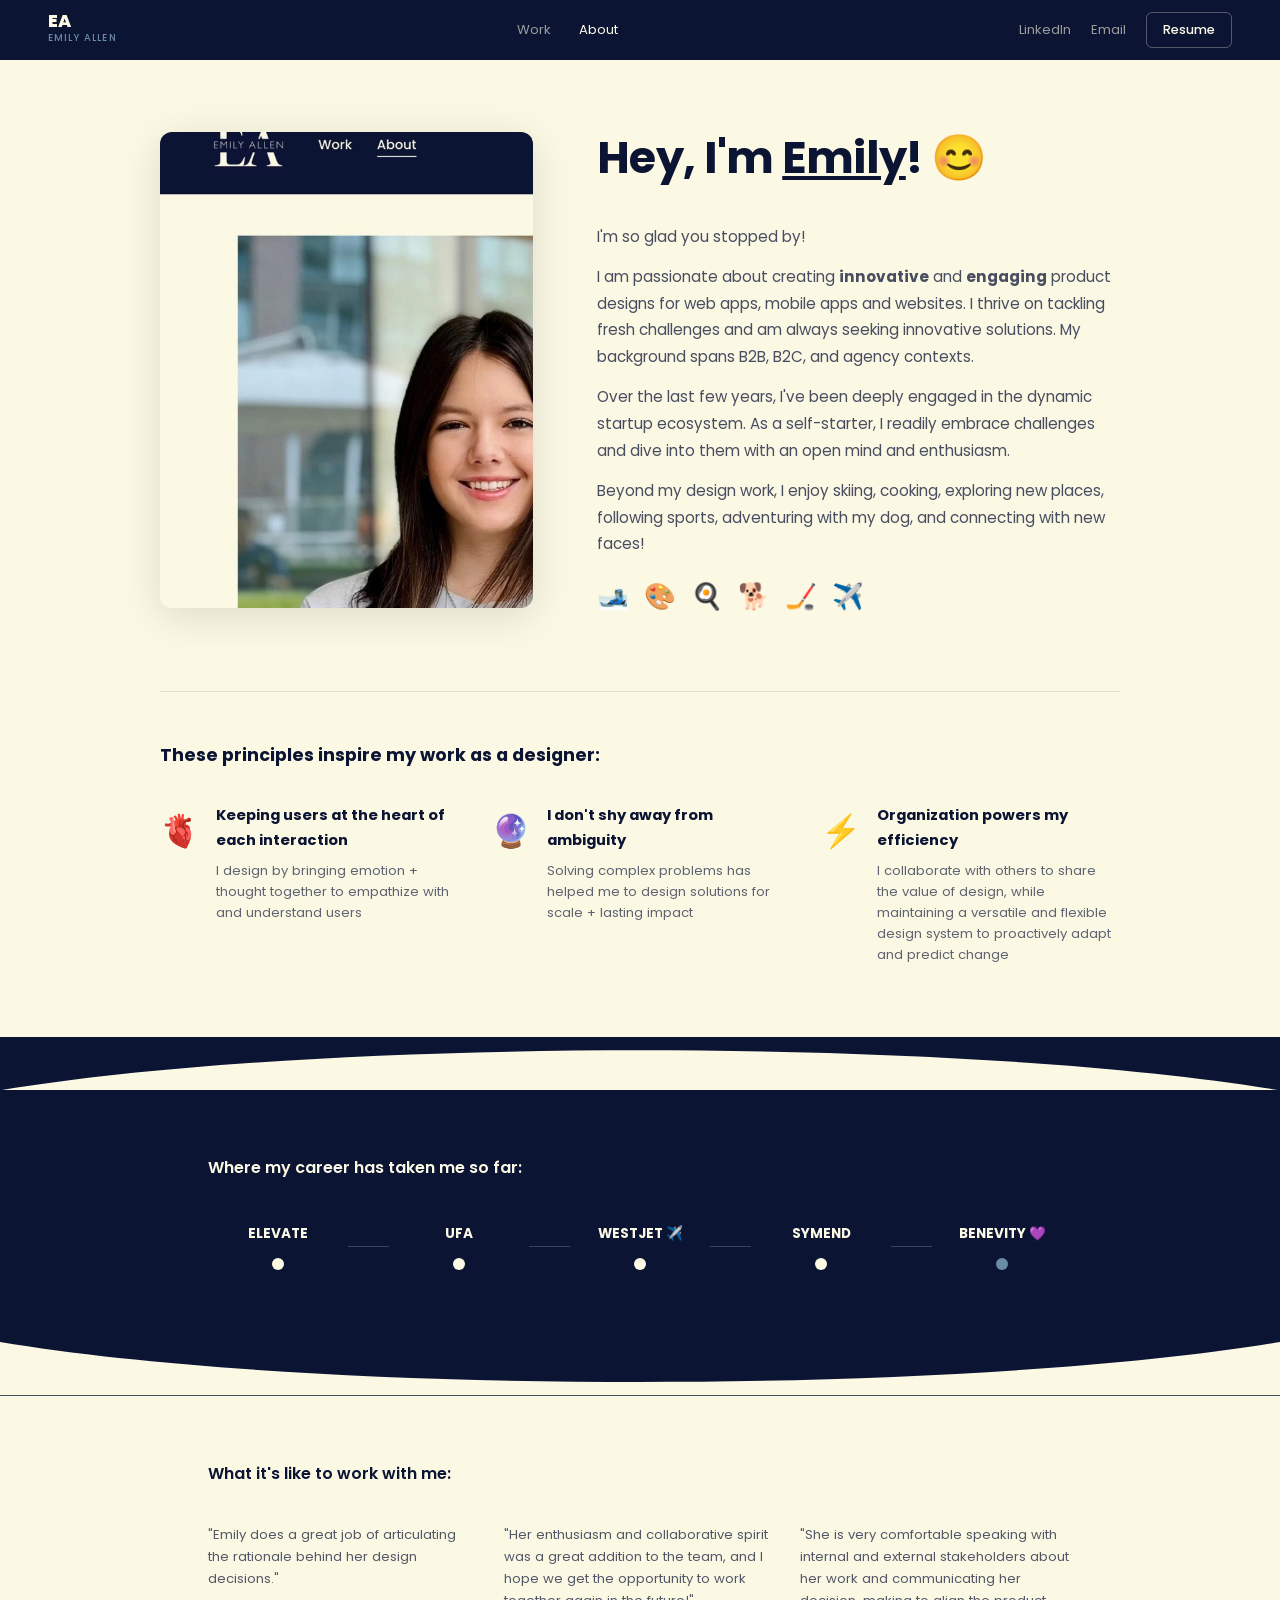
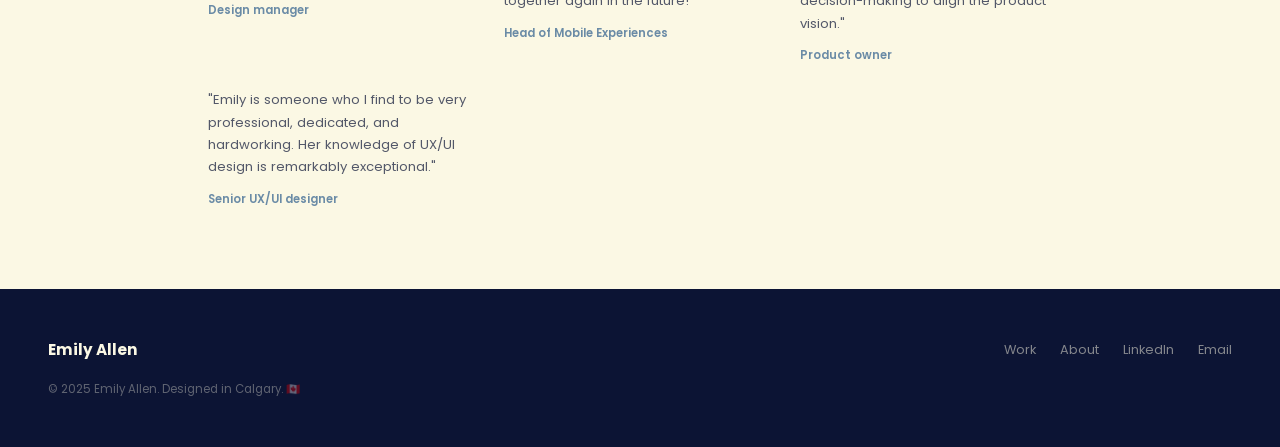
==== about.html @ 48f49025 "Add files via upload" ====
<!DOCTYPE html>
<html lang="en">
<head>
<meta charset="UTF-8">
<meta name="viewport" content="width=device-width, initial-scale=1.0">
<title>About — Emily Allen</title>
<link href="https://fonts.googleapis.com/css2?family=Poppins:wght@300;400;500;600;700;800&display=swap" rel="stylesheet">
<link rel="stylesheet" href="style.css">
</head>
<body>

<nav>
  <a href="index.html" class="nav-logo">
    <div>
      <div class="nav-logo-mark">EA</div>
      <div class="nav-logo-sub">Emily Allen</div>
    </div>
  </a>
  <div class="nav-center">
    <a href="index.html">Work</a>
    <a href="about.html" class="active">About</a>
  </div>
  <div class="nav-right">
    <a href="https://www.linkedin.com/in/emilypallen/" target="_blank">LinkedIn</a>
    <a href="mailto:emily@emilyallen.work">Email</a>
    <a href="#" class="nav-resume">Resume</a>
  </div>
</nav>

<!-- ABOUT HERO -->
<section class="about-hero section-cream">
  <div class="about-grid">
    <div class="about-photo">
      <img src="[data-uri]" alt="Emily Allen"/>
    </div>
    <div class="about-text">
      <h1>Hey, I'm <span style="text-decoration:underline;text-decoration-style:solid;">Emily</span>! 😊</h1>
      <div class="spacer-sm"></div>
      <p>I'm so glad you stopped by!</p>
      <p>I am passionate about creating <strong>innovative</strong> and <strong>engaging</strong> product designs for web apps, mobile apps and websites. I thrive on tackling fresh challenges and am always seeking innovative solutions. My background spans B2B, B2C, and agency contexts.</p>
      <p>Over the last few years, I've been deeply engaged in the dynamic startup ecosystem. As a self-starter, I readily embrace challenges and dive into them with an open mind and enthusiasm.</p>
      <p>Beyond my design work, I enjoy skiing, cooking, exploring new places, following sports, adventuring with my dog, and connecting with new faces!</p>
      <div style="font-size:1.6rem;margin-top:16px;letter-spacing:4px;">🎿 🎨 🍳 🐕 🏒 ✈️</div>
    </div>
  </div>
</section>

<!-- PRINCIPLES -->
<div class="principles">
  <div class="principles-inner">
    <div style="height:1px;background:rgba(12,20,52,0.1);margin-bottom:48px;"></div>
    <h3>These principles inspire my work as a designer:</h3>
    <div class="principles-grid">
      <div class="principle">
        <div class="principle-icon">🫀</div>
        <div>
          <h4>Keeping users at the heart of each interaction</h4>
          <p>I design by bringing emotion + thought together to empathize with and understand users</p>
        </div>
      </div>
      <div class="principle">
        <div class="principle-icon">🔮</div>
        <div>
          <h4>I don't shy away from ambiguity</h4>
          <p>Solving complex problems has helped me to design solutions for scale + lasting impact</p>
        </div>
      </div>
      <div class="principle">
        <div class="principle-icon">⚡</div>
        <div>
          <h4>Organization powers my efficiency</h4>
          <p>I collaborate with others to share the value of design, while maintaining a versatile and flexible design system to proactively adapt and predict change</p>
        </div>
      </div>
    </div>
  </div>
</div>

<!-- NAVY SECTION -->
<div style="background:var(--cream);line-height:0;">
  <svg viewBox="0 0 1440 60" xmlns="http://www.w3.org/2000/svg" preserveAspectRatio="none" style="width:100%;display:block;">
    <path d="M0,60 C360,0 1080,0 1440,60 L1440,0 L0,0 Z" fill="#0C1434"/>
  </svg>
</div>

<!-- CAREER -->
<section class="section-navy" style="padding:64px 0;">
  <div class="career-inner" style="max-width:960px;margin:0 auto;padding:0 48px;">
    <h3 style="color:var(--cream);margin-bottom:40px;">Where my career has taken me so far:</h3>
    <div style="display:flex;align-items:center;gap:0;overflow-x:auto;padding-bottom:8px;">
      <div style="display:flex;flex-direction:column;align-items:center;min-width:140px;">
        <div style="font-size:0.85rem;font-weight:700;color:var(--cream);letter-spacing:-0.01em;text-align:center;margin-bottom:12px;">ELEVATE</div>
        <div style="width:12px;height:12px;border-radius:50%;background:var(--cream);flex-shrink:0;"></div>
      </div>
      <div style="flex:1;height:1px;background:rgba(251,248,228,0.2);min-width:40px;"></div>
      <div style="display:flex;flex-direction:column;align-items:center;min-width:140px;">
        <div style="font-size:0.85rem;font-weight:700;color:var(--cream);text-align:center;margin-bottom:12px;">UFA</div>
        <div style="width:12px;height:12px;border-radius:50%;background:var(--cream);flex-shrink:0;"></div>
      </div>
      <div style="flex:1;height:1px;background:rgba(251,248,228,0.2);min-width:40px;"></div>
      <div style="display:flex;flex-direction:column;align-items:center;min-width:140px;">
        <div style="font-size:0.85rem;font-weight:700;color:var(--cream);text-align:center;margin-bottom:12px;">WESTJET ✈️</div>
        <div style="width:12px;height:12px;border-radius:50%;background:var(--cream);flex-shrink:0;"></div>
      </div>
      <div style="flex:1;height:1px;background:rgba(251,248,228,0.2);min-width:40px;"></div>
      <div style="display:flex;flex-direction:column;align-items:center;min-width:140px;">
        <div style="font-size:0.85rem;font-weight:700;color:var(--cream);text-align:center;margin-bottom:12px;">SYMEND</div>
        <div style="width:12px;height:12px;border-radius:50%;background:var(--cream);flex-shrink:0;"></div>
      </div>
      <div style="flex:1;height:1px;background:rgba(251,248,228,0.2);min-width:40px;"></div>
      <div style="display:flex;flex-direction:column;align-items:center;min-width:140px;">
        <div style="font-size:0.85rem;font-weight:700;color:var(--cream);text-align:center;margin-bottom:12px;">BENEVITY 💜</div>
        <div style="width:12px;height:12px;border-radius:50%;background:var(--steel);flex-shrink:0;"></div>
      </div>
    </div>
  </div>
</section>

<!-- WAVE BACK TO CREAM -->
<div style="background:var(--navy);line-height:0;">
  <svg viewBox="0 0 1440 60" xmlns="http://www.w3.org/2000/svg" preserveAspectRatio="none" style="width:100%;display:block;">
    <path d="M0,0 C360,60 1080,60 1440,0 L1440,60 L0,60 Z" fill="#FBF8E4"/>
  </svg>
</div>

<!-- TESTIMONIALS -->
<section class="section-cream" style="padding:64px 0 80px;">
  <div style="max-width:960px;margin:0 auto;padding:0 48px;">
    <h3 style="color:var(--navy);margin-bottom:36px;">What it's like to work with me:</h3>
    <div style="display:grid;grid-template-columns:repeat(auto-fit,minmax(200px,1fr));gap:24px;">
      <div>
        <p style="font-size:0.82rem;color:rgba(12,20,52,0.7);line-height:1.7;margin-bottom:10px;">"Emily does a great job of articulating the rationale behind her design decisions."</p>
        <p style="font-size:0.72rem;font-weight:600;color:var(--steel);">Design manager</p>
      </div>
      <div>
        <p style="font-size:0.82rem;color:rgba(12,20,52,0.7);line-height:1.7;margin-bottom:10px;">"Her enthusiasm and collaborative spirit was a great addition to the team, and I hope we get the opportunity to work together again in the future!"</p>
        <p style="font-size:0.72rem;font-weight:600;color:var(--steel);">Head of Mobile Experiences</p>
      </div>
      <div>
        <p style="font-size:0.82rem;color:rgba(12,20,52,0.7);line-height:1.7;margin-bottom:10px;">"She is very comfortable speaking with internal and external stakeholders about her work and communicating her decision-making to align the product vision."</p>
        <p style="font-size:0.72rem;font-weight:600;color:var(--steel);">Product owner</p>
      </div>
      <div>
        <p style="font-size:0.82rem;color:rgba(12,20,52,0.7);line-height:1.7;margin-bottom:10px;">"Emily is someone who I find to be very professional, dedicated, and hardworking. Her knowledge of UX/UI design is remarkably exceptional."</p>
        <p style="font-size:0.72rem;font-weight:600;color:var(--steel);">Senior UX/UI designer</p>
      </div>
    </div>
  </div>
</section>

<footer>
  <span class="footer-logo">Emily Allen</span>
  <div class="footer-links">
    <a href="index.html">Work</a>
    <a href="about.html">About</a>
    <a href="https://www.linkedin.com/in/emilypallen/" target="_blank">LinkedIn</a>
    <a href="mailto:emily@emilyallen.work">Email</a>
  </div>
  <span class="footer-copy">© 2025 Emily Allen. Designed in Calgary. 🇨🇦</span>
</footer>

</body>
</html>
---- style.css ----
/* ── EMILY ALLEN DESIGN — emilyallen-design.github.io ── */

:root {
  --navy:   #0C1434;
  --cream:  #FBF8E4;
  --beige:  #E7E2D3;
  --steel:  #6A8BA6;
  --white:  #FFFFFF;
  --navy-border: rgba(251,248,228,0.1);
  --cream-border: rgba(12,20,52,0.12);
  --r: 10px;
}

* { margin:0; padding:0; box-sizing:border-box; }
html { scroll-behavior:smooth; }

body {
  font-family: 'Poppins', sans-serif;
  font-weight: 400;
  font-size: 16px;
  line-height: 1.75;
  -webkit-font-smoothing: antialiased;
  background: var(--cream);
  color: var(--navy);
}

/* ── NAV ── */
nav {
  position: sticky; top: 0; z-index: 100;
  background: var(--navy);
  height: 60px;
  display: flex; align-items: center;
  padding: 0 48px;
  justify-content: space-between;
}
.nav-logo {
  display: flex; align-items: center; gap: 10px;
  text-decoration: none;
}
.nav-logo-mark {
  font-family: 'Poppins', sans-serif;
  font-size: 1.1rem; font-weight: 800;
  color: var(--cream); letter-spacing: -0.02em;
  line-height: 1;
}
.nav-logo-sub {
  font-size: 0.6rem; font-weight: 500;
  letter-spacing: 0.12em; text-transform: uppercase;
  color: var(--steel);
}
.nav-center { display: flex; gap: 28px; }
.nav-center a {
  font-size: 0.82rem; font-weight: 400;
  color: rgba(251,248,228,0.6);
  text-decoration: none; transition: color 0.2s;
}
.nav-center a:hover,
.nav-center a.active { color: var(--cream); }
.nav-right { display: flex; align-items: center; gap: 20px; }
.nav-right a {
  font-size: 0.82rem; color: rgba(251,248,228,0.6);
  text-decoration: none; transition: color 0.2s;
}
.nav-right a:hover { color: var(--cream); }
.nav-resume {
  border: 1px solid rgba(251,248,228,0.3) !important;
  border-radius: 6px !important;
  padding: 6px 16px !important;
  color: var(--cream) !important;
  font-weight: 500 !important;
  font-size: 0.8rem !important;
}

/* ── LAYOUT ── */
.container { max-width: 960px; margin: 0 auto; padding: 0 48px; }

/* ── SECTIONS ── */
.section-navy { background: var(--navy); color: var(--cream); }
.section-cream { background: var(--cream); color: var(--navy); }
.section-beige { background: var(--beige); color: var(--navy); }

/* ── WAVE DIVIDER ── */
.wave-down {
  display: block; width: 100%;
  line-height: 0; overflow: hidden;
}
.wave-up {
  display: block; width: 100%;
  line-height: 0; overflow: hidden;
  transform: rotate(180deg);
}

/* ── TYPOGRAPHY ── */
h1 { font-size: clamp(1.8rem,4vw,2.8rem); font-weight: 700; line-height: 1.15; letter-spacing: -0.02em; }
h2 { font-size: clamp(1.4rem,3vw,2rem); font-weight: 700; line-height: 1.2; letter-spacing: -0.015em; }
h3 { font-size: 1rem; font-weight: 600; }
.eyebrow {
  display: block; font-size: 0.68rem; font-weight: 700;
  letter-spacing: 0.13em; text-transform: uppercase;
  color: var(--steel); margin-bottom: 10px;
}
.section-navy .eyebrow { color: var(--steel); }
.section-cream .eyebrow,
.section-beige .eyebrow { color: var(--steel); }

/* ── HOMEPAGE HERO ── */
.hero {
  background: var(--navy);
  padding: 64px 0 0;
}
.hero-text { padding: 0 48px 56px; max-width: 960px; margin: 0 auto; }
.hero-intro {
  font-size: 1.05rem; font-weight: 400;
  color: rgba(251,248,228,0.85);
  margin-bottom: 20px;
}
.hero-intro a { color: var(--cream); text-decoration: underline; }
.hero-headline {
  font-size: clamp(1.6rem,4vw,2.6rem);
  font-weight: 700; line-height: 1.2;
  letter-spacing: -0.02em; color: var(--cream);
  max-width: 820px;
}
.hero-headline .pill {
  display: inline-block;
  border: 2px solid var(--cream);
  border-radius: 100px;
  padding: 0 12px;
  font-style: normal;
}

/* ── CASE STUDY CARDS ── */
.cs-card {
  display: grid;
  grid-template-columns: 1fr 1fr;
  align-items: center;
  padding: 80px 48px;
  max-width: 960px;
  margin: 0 auto;
  gap: 64px;
}
.cs-card.reverse { direction: rtl; }
.cs-card.reverse > * { direction: ltr; }
.cs-tag {
  display: inline-block;
  font-size: 0.65rem; font-weight: 700;
  letter-spacing: 0.1em; text-transform: uppercase;
  color: var(--steel); margin-bottom: 12px;
}
.cs-card h2 { margin-bottom: 14px; }
.section-cream .cs-card h2,
.section-beige .cs-card h2 { color: var(--navy); }
.section-navy .cs-card h2 { color: var(--cream); }
.cs-card p { font-size: 0.95rem; margin-bottom: 24px; opacity: 0.8; }
.cs-btn {
  display: inline-block;
  border: 1.5px solid currentColor;
  border-radius: 6px;
  padding: 10px 22px;
  font-size: 0.82rem; font-weight: 600;
  text-decoration: none;
  transition: all 0.2s;
}
.section-cream .cs-btn,
.section-beige .cs-btn { color: var(--navy); border-color: var(--navy); }
.section-cream .cs-btn:hover,
.section-beige .cs-btn:hover { background: var(--navy); color: var(--cream); }
.section-navy .cs-btn { color: var(--cream); border-color: rgba(251,248,228,0.4); }
.section-navy .cs-btn:hover { background: var(--cream); color: var(--navy); }

.cs-img-wrap { position: relative; }
.cs-img-wrap img {
  width: 100%; display: block;
  border-radius: var(--r);
  box-shadow: 0 12px 48px rgba(0,0,0,0.2);
}
.section-navy .cs-img-wrap img { box-shadow: 0 12px 48px rgba(0,0,0,0.4); }

/* ── ABOUT HERO ── */
.about-hero {
  background: var(--cream);
  padding: 72px 48px;
}
.about-grid {
  max-width: 960px; margin: 0 auto;
  display: grid; grid-template-columns: 1fr 1.4fr;
  gap: 64px; align-items: start;
}
.about-photo {
  width: 100%; border-radius: 12px;
  overflow: hidden; box-shadow: 0 8px 40px rgba(0,0,0,0.12);
}
.about-photo img { width: 100%; display: block; }
.about-text h1 { color: var(--navy); margin-bottom: 20px; }
.about-text p { color: rgba(12,20,52,0.75); margin-bottom: 14px; font-size: 0.95rem; }

/* ── PRINCIPLES ── */
.principles {
  background: var(--cream);
  padding: 0 48px 72px;
}
.principles-inner { max-width: 960px; margin: 0 auto; }
.principles h3 { font-size: 1.1rem; font-weight: 700; color: var(--navy); margin-bottom: 32px; }
.principles-grid { display: grid; grid-template-columns: repeat(3,1fr); gap: 32px; }
.principle { display: flex; gap: 16px; align-items: flex-start; }
.principle-icon { font-size: 2rem; flex-shrink: 0; }
.principle h4 { font-size: 0.92rem; font-weight: 700; color: var(--navy); margin-bottom: 6px; }
.principle p { font-size: 0.82rem; color: rgba(12,20,52,0.65); line-height: 1.6; }

/* ── CAREER TIMELINE ── */
.career { background: var(--cream); padding: 64px 48px; }
.career-inner { max-width: 960px; margin: 0 auto; }
.career h3 { font-size: 1.1rem; font-weight: 700; color: var(--navy); margin-bottom: 40px; }
.timeline {
  display: flex; align-items: center;
  gap: 0; position: relative;
  overflow-x: auto; padding-bottom: 20px;
}
.tl-item { display: flex; flex-direction: column; align-items: center; flex: 1; min-width: 120px; }
.tl-dot { width: 12px; height: 12px; border-radius: 50%; background: var(--navy); margin: 12px 0; flex-shrink: 0; }
.tl-line { flex: 1; height: 1px; background: var(--navy); opacity: 0.2; align-self: center; width: 100%; margin-top: -8px; }
.tl-company { font-size: 0.78rem; font-weight: 700; color: var(--navy); text-align: center; letter-spacing: -0.01em; }

/* ── CASE STUDY PAGE ── */
.cs-hero-banner {
  background: var(--navy);
  display: grid; grid-template-columns: 1fr 1fr 1fr;
  gap: 20px; padding: 48px 48px 0;
  max-width: 960px; margin: 0 auto;
  box-sizing: border-box;
}
.cs-hero-banner img {
  width: 100%; display: block;
  border-radius: 10px;
  box-shadow: 0 8px 40px rgba(0,0,0,0.35);
}
.cs-hero-text {
  background: var(--navy);
  padding: 56px 48px 72px;
}
.cs-hero-text-inner { max-width: 960px; margin: 0 auto; }
.cs-hero-text h1 { color: var(--cream); margin-bottom: 16px; }
.cs-hero-text .subtitle {
  font-size: 1rem; font-weight: 400;
  color: rgba(251,248,228,0.8);
  max-width: 600px; margin-bottom: 40px;
}

/* stat pills */
.stats { display: flex; gap: 12px; flex-wrap: wrap; margin-bottom: 40px; }
.stat {
  background: rgba(251,248,228,0.05);
  border: 1px solid rgba(251,248,228,0.15);
  border-radius: var(--r); padding: 18px 22px; min-width: 145px;
}
.stat .n { font-size: 2rem; font-weight: 800; line-height: 1; color: var(--steel); margin-bottom: 4px; letter-spacing: -0.02em; }
.stat .l { font-size: 0.65rem; font-weight: 600; letter-spacing: 0.07em; text-transform: uppercase; color: var(--beige); }

/* meta bar */
.meta {
  display: flex; flex-wrap: wrap; gap: 0;
  border-top: 1px solid rgba(251,248,228,0.1);
  padding-top: 24px;
}
.mi { padding-right: 28px; margin-right: 28px; border-right: 1px solid rgba(251,248,228,0.1); }
.mi:last-child { border-right: none; }
.ml { font-size: 0.62rem; font-weight: 700; letter-spacing: 0.1em; text-transform: uppercase; color: var(--steel); margin-bottom: 3px; }
.mv { font-size: 0.85rem; font-weight: 500; color: var(--cream); }

/* cs body sections */
.cs-section-navy { background: var(--navy); padding: 72px 0; border-top: 1px solid rgba(251,248,228,0.08); }
.cs-section-cream { background: var(--cream); padding: 72px 0; border-top: 1px solid rgba(12,20,52,0.08); }
.cs-inner { max-width: 960px; margin: 0 auto; padding: 0 48px; }

.cs-section-navy h2 { color: var(--cream); margin-bottom: 14px; }
.cs-section-cream h2 { color: var(--navy); margin-bottom: 14px; }
.cs-section-navy p { color: rgba(251,248,228,0.8); }
.cs-section-cream p { color: rgba(12,20,52,0.75); }

/* callout */
.callout {
  border-left: 2px solid var(--steel);
  padding: 14px 20px; margin: 24px 0;
  background: rgba(106,139,166,0.1);
  border-radius: 0 var(--r) var(--r) 0;
  font-size: 0.98rem; font-style: italic;
  color: var(--cream); line-height: 1.65;
}
.cs-section-cream .callout { color: var(--navy); background: rgba(106,139,166,0.08); }

/* artifact */
.artifact {
  border-radius: var(--r); overflow: hidden;
  box-shadow: 0 4px 32px rgba(0,0,0,0.35);
  margin: 24px 0;
}
.artifact img { width: 100%; display: block; }
.artifact-lbl { background: #f4f4f4; padding: 12px 16px; border-top: 1px solid #e5e5e5; }
.artifact-lbl strong { font-size: 0.85rem; color: #111; font-weight: 600; display: block; margin-bottom: 2px; }
.artifact-lbl span { font-size: 0.75rem; color: #666; }

/* screenshot card */
.sc { border-radius: var(--r); overflow: hidden; box-shadow: 0 4px 24px rgba(0,0,0,0.35); margin-bottom: 12px; }
.sc img { width: 100%; display: block; }
.sc-lbl { padding: 12px 16px; background: rgba(251,248,228,0.04); border: 1px solid rgba(251,248,228,0.1); border-top: none; }
.sc-lbl strong { font-size: 0.85rem; font-weight: 600; color: var(--cream); display: block; margin-bottom: 3px; }
.sc-lbl span { font-size: 0.75rem; color: var(--beige); line-height: 1.55; }

/* info card */
.card { background: rgba(251,248,228,0.04); border: 1px solid rgba(251,248,228,0.1); border-radius: var(--r); padding: 22px; }
.cs-section-cream .card { background: rgba(12,20,52,0.04); border-color: rgba(12,20,52,0.1); }
.card h3 { margin-bottom: 6px; }
.cs-section-navy .card h3 { color: var(--cream); }
.cs-section-cream .card h3 { color: var(--navy); }
.card p { font-size: 0.85rem; line-height: 1.65; }

/* before card */
.before-card { border-radius: var(--r); overflow: hidden; border: 1px solid rgba(220,60,60,0.2); }
.before-tag { background: rgba(220,60,60,0.08); border-bottom: 1px solid rgba(220,60,60,0.15); padding: 6px 14px; font-size: 0.65rem; font-weight: 700; letter-spacing: 0.1em; text-transform: uppercase; color: #e06060; }
.before-card img { width: 100%; display: block; }
.before-lbl { padding: 12px 16px; background: rgba(251,248,228,0.04); }
.before-lbl strong { display: block; font-size: 0.85rem; font-weight: 600; color: var(--cream); margin-bottom: 3px; }
.before-lbl span { font-size: 0.75rem; color: var(--beige); }

/* state card */
.state-card { background: rgba(251,248,228,0.04); border: 1px solid rgba(251,248,228,0.1); border-radius: var(--r); overflow: hidden; }
.state-card .si { background: #fff; padding: 16px; }
.state-card .si img { width: 100%; border-radius: 6px; display: block; }
.state-card .sb { padding: 14px 16px; }
.state-card .sn { font-size: 0.82rem; font-weight: 600; color: var(--cream); margin-bottom: 4px; }
.state-card .sm { font-size: 0.78rem; font-style: italic; color: var(--steel); margin-bottom: 6px; }
.state-card .sd { font-size: 0.75rem; color: var(--beige); line-height: 1.6; }

/* emr step */
.emr-step { border-radius: var(--r); overflow: hidden; box-shadow: 0 4px 24px rgba(0,0,0,0.35); }
.emr-step img { width: 100%; display: block; }
.emr-lbl { padding: 12px 16px; background: rgba(251,248,228,0.04); border: 1px solid rgba(251,248,228,0.1); border-top: none; }
.emr-lbl .en { font-size: 0.65rem; font-weight: 700; letter-spacing: 0.12em; text-transform: uppercase; color: var(--steel); margin-bottom: 4px; }
.emr-lbl .et { font-size: 0.88rem; font-weight: 600; color: var(--cream); margin-bottom: 3px; }
.emr-lbl .ed { font-size: 0.75rem; color: var(--beige); line-height: 1.55; }

/* impact grid */
.imp-grid { display: grid; grid-template-columns: repeat(3,1fr); gap: 12px; margin-bottom: 28px; }
.imp { background: rgba(251,248,228,0.04); border: 1px solid rgba(251,248,228,0.1); border-radius: var(--r); padding: 24px 18px; text-align: center; }
.imp .n { font-size: 2.6rem; font-weight: 800; line-height: 1; color: var(--steel); margin-bottom: 8px; letter-spacing: -0.02em; }
.imp .l { font-size: 0.73rem; color: var(--beige); line-height: 1.5; }

/* funnel */
.funnel { background: rgba(251,248,228,0.04); border: 1px solid rgba(251,248,228,0.1); border-radius: 14px; padding: 36px; display: flex; justify-content: center; margin: 20px 0; }
.funnel img { max-width: 360px; width: 100%; }

/* grids */
.g2 { display: grid; grid-template-columns: repeat(auto-fit,minmax(280px,1fr)); gap: 12px; }
.g3 { display: grid; grid-template-columns: repeat(auto-fit,minmax(220px,1fr)); gap: 12px; }
.g-grant { display: grid; grid-template-columns: 1fr 1.6fr; gap: 24px; align-items: start; }

.spacer-sm { height: 20px; }
.spacer { height: 36px; }

/* caption */
.caption { font-size: 0.72rem; color: var(--steel); text-align: center; margin-top: 8px; font-style: italic; }

/* ── FOOTER ── */
footer {
  background: var(--navy);
  padding: 48px;
  display: flex; align-items: center; justify-content: space-between;
  flex-wrap: wrap; gap: 16px;
}
.footer-logo { font-size: 0.95rem; font-weight: 700; color: var(--cream); }
.footer-links { display: flex; gap: 24px; }
.footer-links a { font-size: 0.8rem; color: rgba(251,248,228,0.5); text-decoration: none; transition: color 0.2s; }
.footer-links a:hover { color: var(--cream); }
.footer-copy { font-size: 0.72rem; color: rgba(251,248,228,0.35); width: 100%; }

/* ── RESPONSIVE ── */
@media(max-width:768px) {
  nav { padding: 0 20px; }
  .nav-center { display: none; }
  .container, .cs-inner { padding: 0 20px; }
  .hero-text { padding: 0 20px 48px; }
  .cs-card { grid-template-columns: 1fr; padding: 48px 20px; gap: 32px; }
  .cs-card.reverse { direction: ltr; }
  .about-hero { padding: 48px 20px; }
  .about-grid { grid-template-columns: 1fr; gap: 32px; }
  .principles { padding: 0 20px 48px; }
  .principles-grid { grid-template-columns: 1fr; gap: 24px; }
  .career { padding: 48px 20px; }
  .cs-hero-banner { grid-template-columns: 1fr; padding: 32px 20px 0; gap: 16px; }
  .cs-hero-text { padding: 40px 20px 56px; }
  .g2, .g3, .g-grant, .imp-grid { grid-template-columns: 1fr; }
  .stats { gap: 8px; }
  .meta { gap: 16px; }
  .mi { border-right: none; padding-right: 0; margin-right: 0; border-bottom: 1px solid rgba(251,248,228,0.1); padding-bottom: 12px; }
  .mi:last-child { border-bottom: none; }
  footer { padding: 36px 20px; }
}
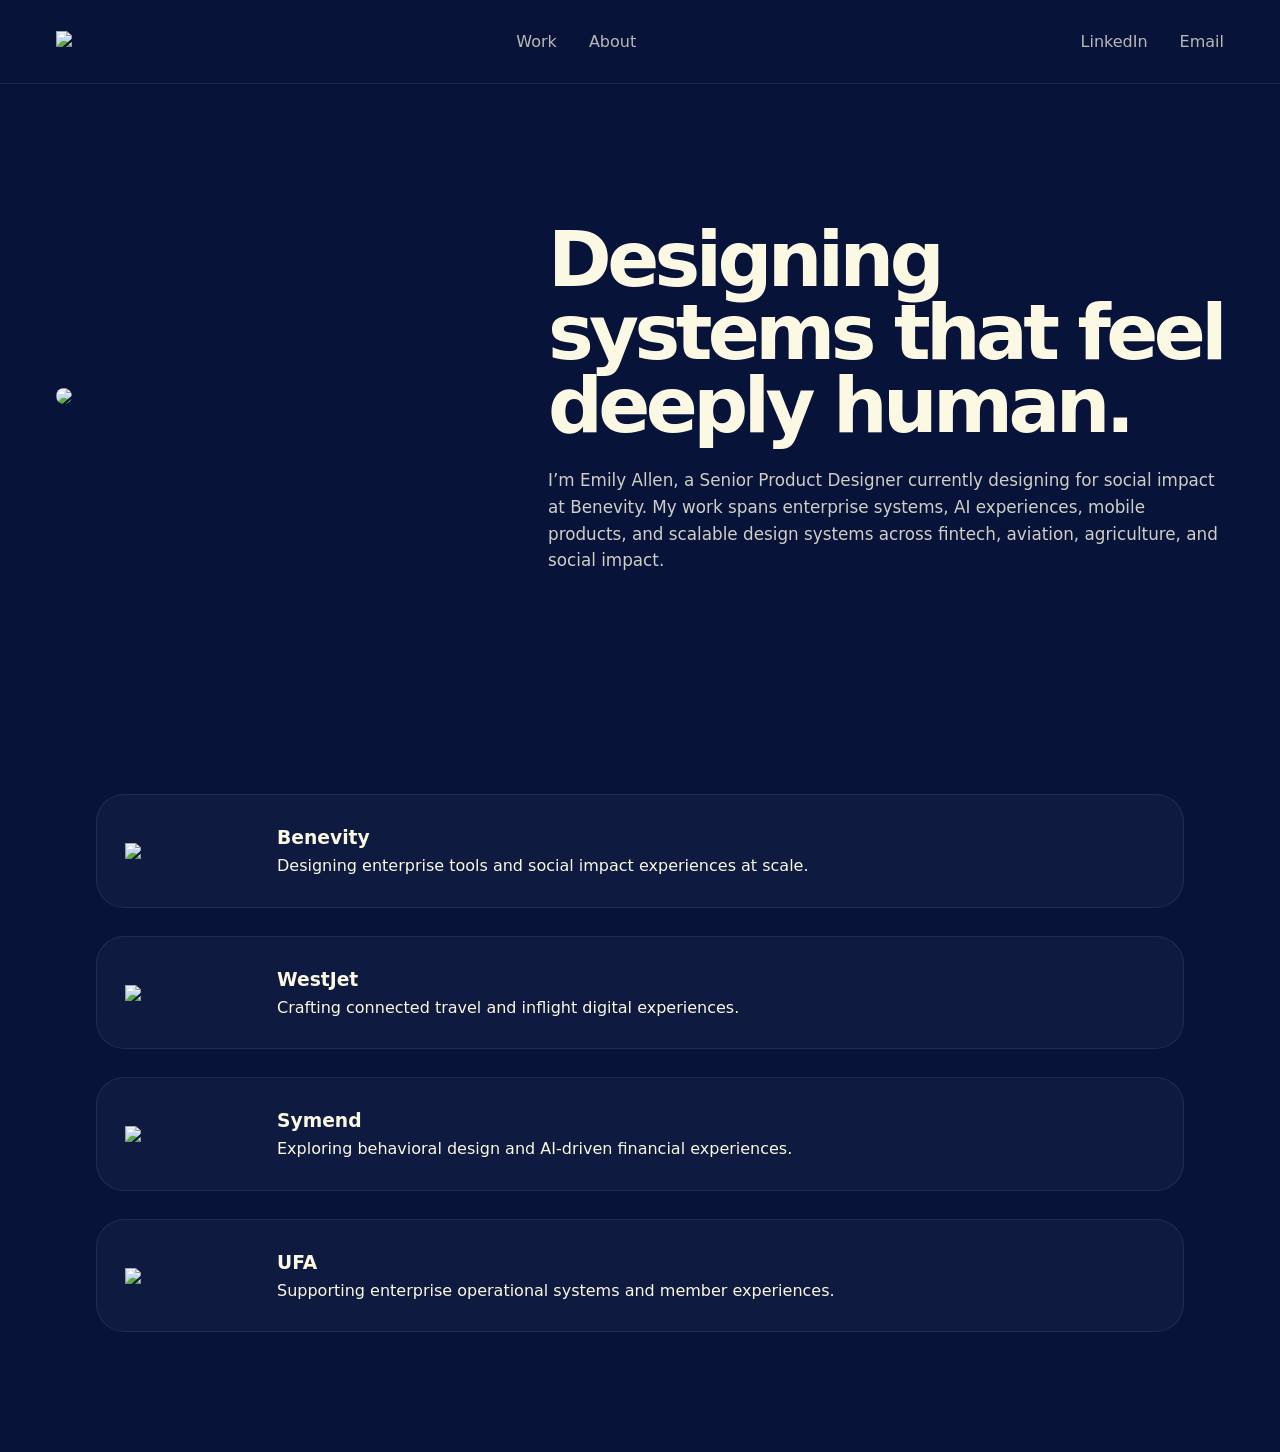
==== commit a62fc96c: "Add files via upload" ====
--- a/about.html
+++ b/about.html
@@ -1,163 +1,80 @@
+
 <!DOCTYPE html>
-<html lang="en">
+<html>
 <head>
 <meta charset="UTF-8">
 <meta name="viewport" content="width=device-width, initial-scale=1.0">
 <title>About — Emily Allen</title>
-<link href="https://fonts.googleapis.com/css2?family=Poppins:wght@300;400;500;600;700;800&display=swap" rel="stylesheet">
 <link rel="stylesheet" href="style.css">
 </head>
 <body>
 
 <nav>
-  <a href="index.html" class="nav-logo">
-    <div>
-      <div class="nav-logo-mark">EA</div>
-      <div class="nav-logo-sub">Emily Allen</div>
-    </div>
-  </a>
-  <div class="nav-center">
-    <a href="index.html">Work</a>
-    <a href="about.html" class="active">About</a>
-  </div>
-  <div class="nav-right">
-    <a href="https://www.linkedin.com/in/emilypallen/" target="_blank">LinkedIn</a>
-    <a href="mailto:emily@emilyallen.work">Email</a>
-    <a href="#" class="nav-resume">Resume</a>
-  </div>
+<div class="nav-logo">
+<img src="EA_Logo.png">
+</div>
+
+<div class="nav-center">
+<a href="index.html">Work</a>
+<a href="about.html">About</a>
+</div>
+
+<div class="nav-right">
+<a href="https://linkedin.com">LinkedIn</a>
+<a href="mailto:emily@emilyallen.work">Email</a>
+</div>
 </nav>
 
-<!-- ABOUT HERO -->
-<section class="about-hero section-cream">
-  <div class="about-grid">
-    <div class="about-photo">
-      <img src="[data-uri]" alt="Emily Allen"/>
-    </div>
-    <div class="about-text">
-      <h1>Hey, I'm <span style="text-decoration:underline;text-decoration-style:solid;">Emily</span>! 😊</h1>
-      <div class="spacer-sm"></div>
-      <p>I'm so glad you stopped by!</p>
-      <p>I am passionate about creating <strong>innovative</strong> and <strong>engaging</strong> product designs for web apps, mobile apps and websites. I thrive on tackling fresh challenges and am always seeking innovative solutions. My background spans B2B, B2C, and agency contexts.</p>
-      <p>Over the last few years, I've been deeply engaged in the dynamic startup ecosystem. As a self-starter, I readily embrace challenges and dive into them with an open mind and enthusiasm.</p>
-      <p>Beyond my design work, I enjoy skiing, cooking, exploring new places, following sports, adventuring with my dog, and connecting with new faces!</p>
-      <div style="font-size:1.6rem;margin-top:16px;letter-spacing:4px;">🎿 🎨 🍳 🐕 🏒 ✈️</div>
-    </div>
-  </div>
+<section class="about-grid">
+<div class="about-photo">
+<img src="Screen Shot 2026-05-06 at 10.10.43 PM.png">
+</div>
+
+<div class="about-copy">
+<h1>Designing systems that feel deeply human.</h1>
+
+<p>
+I’m Emily Allen, a Senior Product Designer currently designing for social impact at Benevity.
+My work spans enterprise systems, AI experiences, mobile products, and scalable design systems across fintech, aviation, agriculture, and social impact.
+</p>
+</div>
 </section>
 
-<!-- PRINCIPLES -->
-<div class="principles">
-  <div class="principles-inner">
-    <div style="height:1px;background:rgba(12,20,52,0.1);margin-bottom:48px;"></div>
-    <h3>These principles inspire my work as a designer:</h3>
-    <div class="principles-grid">
-      <div class="principle">
-        <div class="principle-icon">🫀</div>
-        <div>
-          <h4>Keeping users at the heart of each interaction</h4>
-          <p>I design by bringing emotion + thought together to empathize with and understand users</p>
-        </div>
-      </div>
-      <div class="principle">
-        <div class="principle-icon">🔮</div>
-        <div>
-          <h4>I don't shy away from ambiguity</h4>
-          <p>Solving complex problems has helped me to design solutions for scale + lasting impact</p>
-        </div>
-      </div>
-      <div class="principle">
-        <div class="principle-icon">⚡</div>
-        <div>
-          <h4>Organization powers my efficiency</h4>
-          <p>I collaborate with others to share the value of design, while maintaining a versatile and flexible design system to proactively adapt and predict change</p>
-        </div>
-      </div>
-    </div>
-  </div>
+<section class="timeline">
+
+<div class="timeline-card">
+<img src="benevity-logo-png_seeklogo-588381.png">
+<div>
+<h3>Benevity</h3>
+<p>Designing enterprise tools and social impact experiences at scale.</p>
+</div>
 </div>
 
-<!-- NAVY SECTION -->
-<div style="background:var(--cream);line-height:0;">
-  <svg viewBox="0 0 1440 60" xmlns="http://www.w3.org/2000/svg" preserveAspectRatio="none" style="width:100%;display:block;">
-    <path d="M0,60 C360,0 1080,0 1440,60 L1440,0 L0,0 Z" fill="#0C1434"/>
-  </svg>
+<div class="timeline-card">
+<img src="WestJet_Logo_2018.png">
+<div>
+<h3>WestJet</h3>
+<p>Crafting connected travel and inflight digital experiences.</p>
+</div>
 </div>
 
-<!-- CAREER -->
-<section class="section-navy" style="padding:64px 0;">
-  <div class="career-inner" style="max-width:960px;margin:0 auto;padding:0 48px;">
-    <h3 style="color:var(--cream);margin-bottom:40px;">Where my career has taken me so far:</h3>
-    <div style="display:flex;align-items:center;gap:0;overflow-x:auto;padding-bottom:8px;">
-      <div style="display:flex;flex-direction:column;align-items:center;min-width:140px;">
-        <div style="font-size:0.85rem;font-weight:700;color:var(--cream);letter-spacing:-0.01em;text-align:center;margin-bottom:12px;">ELEVATE</div>
-        <div style="width:12px;height:12px;border-radius:50%;background:var(--cream);flex-shrink:0;"></div>
-      </div>
-      <div style="flex:1;height:1px;background:rgba(251,248,228,0.2);min-width:40px;"></div>
-      <div style="display:flex;flex-direction:column;align-items:center;min-width:140px;">
-        <div style="font-size:0.85rem;font-weight:700;color:var(--cream);text-align:center;margin-bottom:12px;">UFA</div>
-        <div style="width:12px;height:12px;border-radius:50%;background:var(--cream);flex-shrink:0;"></div>
-      </div>
-      <div style="flex:1;height:1px;background:rgba(251,248,228,0.2);min-width:40px;"></div>
-      <div style="display:flex;flex-direction:column;align-items:center;min-width:140px;">
-        <div style="font-size:0.85rem;font-weight:700;color:var(--cream);text-align:center;margin-bottom:12px;">WESTJET ✈️</div>
-        <div style="width:12px;height:12px;border-radius:50%;background:var(--cream);flex-shrink:0;"></div>
-      </div>
-      <div style="flex:1;height:1px;background:rgba(251,248,228,0.2);min-width:40px;"></div>
-      <div style="display:flex;flex-direction:column;align-items:center;min-width:140px;">
-        <div style="font-size:0.85rem;font-weight:700;color:var(--cream);text-align:center;margin-bottom:12px;">SYMEND</div>
-        <div style="width:12px;height:12px;border-radius:50%;background:var(--cream);flex-shrink:0;"></div>
-      </div>
-      <div style="flex:1;height:1px;background:rgba(251,248,228,0.2);min-width:40px;"></div>
-      <div style="display:flex;flex-direction:column;align-items:center;min-width:140px;">
-        <div style="font-size:0.85rem;font-weight:700;color:var(--cream);text-align:center;margin-bottom:12px;">BENEVITY 💜</div>
-        <div style="width:12px;height:12px;border-radius:50%;background:var(--steel);flex-shrink:0;"></div>
-      </div>
-    </div>
-  </div>
+<div class="timeline-card">
+<img src="Symend-Logo.png">
+<div>
+<h3>Symend</h3>
+<p>Exploring behavioral design and AI-driven financial experiences.</p>
+</div>
+</div>
+
+<div class="timeline-card">
+<img src="United_Farmers_of_Alberta_Logo.svg.png">
+<div>
+<h3>UFA</h3>
+<p>Supporting enterprise operational systems and member experiences.</p>
+</div>
+</div>
+
 </section>
 
-<!-- WAVE BACK TO CREAM -->
-<div style="background:var(--navy);line-height:0;">
-  <svg viewBox="0 0 1440 60" xmlns="http://www.w3.org/2000/svg" preserveAspectRatio="none" style="width:100%;display:block;">
-    <path d="M0,0 C360,60 1080,60 1440,0 L1440,60 L0,60 Z" fill="#FBF8E4"/>
-  </svg>
-</div>
-
-<!-- TESTIMONIALS -->
-<section class="section-cream" style="padding:64px 0 80px;">
-  <div style="max-width:960px;margin:0 auto;padding:0 48px;">
-    <h3 style="color:var(--navy);margin-bottom:36px;">What it's like to work with me:</h3>
-    <div style="display:grid;grid-template-columns:repeat(auto-fit,minmax(200px,1fr));gap:24px;">
-      <div>
-        <p style="font-size:0.82rem;color:rgba(12,20,52,0.7);line-height:1.7;margin-bottom:10px;">"Emily does a great job of articulating the rationale behind her design decisions."</p>
-        <p style="font-size:0.72rem;font-weight:600;color:var(--steel);">Design manager</p>
-      </div>
-      <div>
-        <p style="font-size:0.82rem;color:rgba(12,20,52,0.7);line-height:1.7;margin-bottom:10px;">"Her enthusiasm and collaborative spirit was a great addition to the team, and I hope we get the opportunity to work together again in the future!"</p>
-        <p style="font-size:0.72rem;font-weight:600;color:var(--steel);">Head of Mobile Experiences</p>
-      </div>
-      <div>
-        <p style="font-size:0.82rem;color:rgba(12,20,52,0.7);line-height:1.7;margin-bottom:10px;">"She is very comfortable speaking with internal and external stakeholders about her work and communicating her decision-making to align the product vision."</p>
-        <p style="font-size:0.72rem;font-weight:600;color:var(--steel);">Product owner</p>
-      </div>
-      <div>
-        <p style="font-size:0.82rem;color:rgba(12,20,52,0.7);line-height:1.7;margin-bottom:10px;">"Emily is someone who I find to be very professional, dedicated, and hardworking. Her knowledge of UX/UI design is remarkably exceptional."</p>
-        <p style="font-size:0.72rem;font-weight:600;color:var(--steel);">Senior UX/UI designer</p>
-      </div>
-    </div>
-  </div>
-</section>
-
-<footer>
-  <span class="footer-logo">Emily Allen</span>
-  <div class="footer-links">
-    <a href="index.html">Work</a>
-    <a href="about.html">About</a>
-    <a href="https://www.linkedin.com/in/emilypallen/" target="_blank">LinkedIn</a>
-    <a href="mailto:emily@emilyallen.work">Email</a>
-  </div>
-  <span class="footer-copy">© 2025 Emily Allen. Designed in Calgary. 🇨🇦</span>
-</footer>
-
 </body>
-</html>+</html>
--- a/style.css
+++ b/style.css
@@ -1,397 +1,137 @@
-/* ── EMILY ALLEN DESIGN — emilyallen-design.github.io ── */
 
-:root {
-  --navy:   #0C1434;
-  --cream:  #FBF8E4;
-  --beige:  #E7E2D3;
-  --steel:  #6A8BA6;
-  --white:  #FFFFFF;
-  --navy-border: rgba(251,248,228,0.1);
-  --cream-border: rgba(12,20,52,0.12);
-  --r: 10px;
+:root{
+--navy:#08133A;
+--cream:#FBF8E4;
+--muted:#B7C0D8;
+--border:rgba(255,255,255,.08);
 }
 
-* { margin:0; padding:0; box-sizing:border-box; }
-html { scroll-behavior:smooth; }
-
-body {
-  font-family: 'Poppins', sans-serif;
-  font-weight: 400;
-  font-size: 16px;
-  line-height: 1.75;
-  -webkit-font-smoothing: antialiased;
-  background: var(--cream);
-  color: var(--navy);
+*{box-sizing:border-box;margin:0;padding:0}
+body{
+font-family:Inter,system-ui,sans-serif;
+background:var(--navy);
+color:var(--cream);
+line-height:1.6;
+-webkit-font-smoothing:antialiased;
 }
 
-/* ── NAV ── */
-nav {
-  position: sticky; top: 0; z-index: 100;
-  background: var(--navy);
-  height: 60px;
-  display: flex; align-items: center;
-  padding: 0 48px;
-  justify-content: space-between;
-}
-.nav-logo {
-  display: flex; align-items: center; gap: 10px;
-  text-decoration: none;
-}
-.nav-logo-mark {
-  font-family: 'Poppins', sans-serif;
-  font-size: 1.1rem; font-weight: 800;
-  color: var(--cream); letter-spacing: -0.02em;
-  line-height: 1;
-}
-.nav-logo-sub {
-  font-size: 0.6rem; font-weight: 500;
-  letter-spacing: 0.12em; text-transform: uppercase;
-  color: var(--steel);
-}
-.nav-center { display: flex; gap: 28px; }
-.nav-center a {
-  font-size: 0.82rem; font-weight: 400;
-  color: rgba(251,248,228,0.6);
-  text-decoration: none; transition: color 0.2s;
-}
-.nav-center a:hover,
-.nav-center a.active { color: var(--cream); }
-.nav-right { display: flex; align-items: center; gap: 20px; }
-.nav-right a {
-  font-size: 0.82rem; color: rgba(251,248,228,0.6);
-  text-decoration: none; transition: color 0.2s;
-}
-.nav-right a:hover { color: var(--cream); }
-.nav-resume {
-  border: 1px solid rgba(251,248,228,0.3) !important;
-  border-radius: 6px !important;
-  padding: 6px 16px !important;
-  color: var(--cream) !important;
-  font-weight: 500 !important;
-  font-size: 0.8rem !important;
+nav{
+position:sticky;
+top:0;
+z-index:100;
+height:84px;
+display:flex;
+align-items:center;
+justify-content:space-between;
+padding:0 56px;
+background:#08133A;
+border-bottom:1px solid var(--border);
 }
 
-/* ── LAYOUT ── */
-.container { max-width: 960px; margin: 0 auto; padding: 0 48px; }
+.nav-logo img{height:52px}
 
-/* ── SECTIONS ── */
-.section-navy { background: var(--navy); color: var(--cream); }
-.section-cream { background: var(--cream); color: var(--navy); }
-.section-beige { background: var(--beige); color: var(--navy); }
-
-/* ── WAVE DIVIDER ── */
-.wave-down {
-  display: block; width: 100%;
-  line-height: 0; overflow: hidden;
-}
-.wave-up {
-  display: block; width: 100%;
-  line-height: 0; overflow: hidden;
-  transform: rotate(180deg);
+.nav-center,.nav-right{
+display:flex;
+align-items:center;
+gap:32px;
 }
 
-/* ── TYPOGRAPHY ── */
-h1 { font-size: clamp(1.8rem,4vw,2.8rem); font-weight: 700; line-height: 1.15; letter-spacing: -0.02em; }
-h2 { font-size: clamp(1.4rem,3vw,2rem); font-weight: 700; line-height: 1.2; letter-spacing: -0.015em; }
-h3 { font-size: 1rem; font-weight: 600; }
-.eyebrow {
-  display: block; font-size: 0.68rem; font-weight: 700;
-  letter-spacing: 0.13em; text-transform: uppercase;
-  color: var(--steel); margin-bottom: 10px;
-}
-.section-navy .eyebrow { color: var(--steel); }
-.section-cream .eyebrow,
-.section-beige .eyebrow { color: var(--steel); }
-
-/* ── HOMEPAGE HERO ── */
-.hero {
-  background: var(--navy);
-  padding: 64px 0 0;
-}
-.hero-text { padding: 0 48px 56px; max-width: 960px; margin: 0 auto; }
-.hero-intro {
-  font-size: 1.05rem; font-weight: 400;
-  color: rgba(251,248,228,0.85);
-  margin-bottom: 20px;
-}
-.hero-intro a { color: var(--cream); text-decoration: underline; }
-.hero-headline {
-  font-size: clamp(1.6rem,4vw,2.6rem);
-  font-weight: 700; line-height: 1.2;
-  letter-spacing: -0.02em; color: var(--cream);
-  max-width: 820px;
-}
-.hero-headline .pill {
-  display: inline-block;
-  border: 2px solid var(--cream);
-  border-radius: 100px;
-  padding: 0 12px;
-  font-style: normal;
+.nav-center a,
+.nav-right a{
+color:var(--cream);
+text-decoration:none;
+opacity:.72;
+transition:.2s ease;
 }
 
-/* ── CASE STUDY CARDS ── */
-.cs-card {
-  display: grid;
-  grid-template-columns: 1fr 1fr;
-  align-items: center;
-  padding: 80px 48px;
-  max-width: 960px;
-  margin: 0 auto;
-  gap: 64px;
-}
-.cs-card.reverse { direction: rtl; }
-.cs-card.reverse > * { direction: ltr; }
-.cs-tag {
-  display: inline-block;
-  font-size: 0.65rem; font-weight: 700;
-  letter-spacing: 0.1em; text-transform: uppercase;
-  color: var(--steel); margin-bottom: 12px;
-}
-.cs-card h2 { margin-bottom: 14px; }
-.section-cream .cs-card h2,
-.section-beige .cs-card h2 { color: var(--navy); }
-.section-navy .cs-card h2 { color: var(--cream); }
-.cs-card p { font-size: 0.95rem; margin-bottom: 24px; opacity: 0.8; }
-.cs-btn {
-  display: inline-block;
-  border: 1.5px solid currentColor;
-  border-radius: 6px;
-  padding: 10px 22px;
-  font-size: 0.82rem; font-weight: 600;
-  text-decoration: none;
-  transition: all 0.2s;
-}
-.section-cream .cs-btn,
-.section-beige .cs-btn { color: var(--navy); border-color: var(--navy); }
-.section-cream .cs-btn:hover,
-.section-beige .cs-btn:hover { background: var(--navy); color: var(--cream); }
-.section-navy .cs-btn { color: var(--cream); border-color: rgba(251,248,228,0.4); }
-.section-navy .cs-btn:hover { background: var(--cream); color: var(--navy); }
-
-.cs-img-wrap { position: relative; }
-.cs-img-wrap img {
-  width: 100%; display: block;
-  border-radius: var(--r);
-  box-shadow: 0 12px 48px rgba(0,0,0,0.2);
-}
-.section-navy .cs-img-wrap img { box-shadow: 0 12px 48px rgba(0,0,0,0.4); }
-
-/* ── ABOUT HERO ── */
-.about-hero {
-  background: var(--cream);
-  padding: 72px 48px;
-}
-.about-grid {
-  max-width: 960px; margin: 0 auto;
-  display: grid; grid-template-columns: 1fr 1.4fr;
-  gap: 64px; align-items: start;
-}
-.about-photo {
-  width: 100%; border-radius: 12px;
-  overflow: hidden; box-shadow: 0 8px 40px rgba(0,0,0,0.12);
-}
-.about-photo img { width: 100%; display: block; }
-.about-text h1 { color: var(--navy); margin-bottom: 20px; }
-.about-text p { color: rgba(12,20,52,0.75); margin-bottom: 14px; font-size: 0.95rem; }
-
-/* ── PRINCIPLES ── */
-.principles {
-  background: var(--cream);
-  padding: 0 48px 72px;
-}
-.principles-inner { max-width: 960px; margin: 0 auto; }
-.principles h3 { font-size: 1.1rem; font-weight: 700; color: var(--navy); margin-bottom: 32px; }
-.principles-grid { display: grid; grid-template-columns: repeat(3,1fr); gap: 32px; }
-.principle { display: flex; gap: 16px; align-items: flex-start; }
-.principle-icon { font-size: 2rem; flex-shrink: 0; }
-.principle h4 { font-size: 0.92rem; font-weight: 700; color: var(--navy); margin-bottom: 6px; }
-.principle p { font-size: 0.82rem; color: rgba(12,20,52,0.65); line-height: 1.6; }
-
-/* ── CAREER TIMELINE ── */
-.career { background: var(--cream); padding: 64px 48px; }
-.career-inner { max-width: 960px; margin: 0 auto; }
-.career h3 { font-size: 1.1rem; font-weight: 700; color: var(--navy); margin-bottom: 40px; }
-.timeline {
-  display: flex; align-items: center;
-  gap: 0; position: relative;
-  overflow-x: auto; padding-bottom: 20px;
-}
-.tl-item { display: flex; flex-direction: column; align-items: center; flex: 1; min-width: 120px; }
-.tl-dot { width: 12px; height: 12px; border-radius: 50%; background: var(--navy); margin: 12px 0; flex-shrink: 0; }
-.tl-line { flex: 1; height: 1px; background: var(--navy); opacity: 0.2; align-self: center; width: 100%; margin-top: -8px; }
-.tl-company { font-size: 0.78rem; font-weight: 700; color: var(--navy); text-align: center; letter-spacing: -0.01em; }
-
-/* ── CASE STUDY PAGE ── */
-.cs-hero-banner {
-  background: var(--navy);
-  display: grid; grid-template-columns: 1fr 1fr 1fr;
-  gap: 20px; padding: 48px 48px 0;
-  max-width: 960px; margin: 0 auto;
-  box-sizing: border-box;
-}
-.cs-hero-banner img {
-  width: 100%; display: block;
-  border-radius: 10px;
-  box-shadow: 0 8px 40px rgba(0,0,0,0.35);
-}
-.cs-hero-text {
-  background: var(--navy);
-  padding: 56px 48px 72px;
-}
-.cs-hero-text-inner { max-width: 960px; margin: 0 auto; }
-.cs-hero-text h1 { color: var(--cream); margin-bottom: 16px; }
-.cs-hero-text .subtitle {
-  font-size: 1rem; font-weight: 400;
-  color: rgba(251,248,228,0.8);
-  max-width: 600px; margin-bottom: 40px;
+.nav-center a:hover,
+.nav-right a:hover{
+opacity:1;
 }
 
-/* stat pills */
-.stats { display: flex; gap: 12px; flex-wrap: wrap; margin-bottom: 40px; }
-.stat {
-  background: rgba(251,248,228,0.05);
-  border: 1px solid rgba(251,248,228,0.15);
-  border-radius: var(--r); padding: 18px 22px; min-width: 145px;
+.hero{
+padding:180px 56px 120px;
+max-width:1400px;
+margin:auto;
 }
-.stat .n { font-size: 2rem; font-weight: 800; line-height: 1; color: var(--steel); margin-bottom: 4px; letter-spacing: -0.02em; }
-.stat .l { font-size: 0.65rem; font-weight: 600; letter-spacing: 0.07em; text-transform: uppercase; color: var(--beige); }
 
-/* meta bar */
-.meta {
-  display: flex; flex-wrap: wrap; gap: 0;
-  border-top: 1px solid rgba(251,248,228,0.1);
-  padding-top: 24px;
+.hero-intro{
+font-size:1.2rem;
+color:var(--cream);
+opacity:.9;
+max-width:760px;
+margin-bottom:32px;
 }
-.mi { padding-right: 28px; margin-right: 28px; border-right: 1px solid rgba(251,248,228,0.1); }
-.mi:last-child { border-right: none; }
-.ml { font-size: 0.62rem; font-weight: 700; letter-spacing: 0.1em; text-transform: uppercase; color: var(--steel); margin-bottom: 3px; }
-.mv { font-size: 0.85rem; font-weight: 500; color: var(--cream); }
 
-/* cs body sections */
-.cs-section-navy { background: var(--navy); padding: 72px 0; border-top: 1px solid rgba(251,248,228,0.08); }
-.cs-section-cream { background: var(--cream); padding: 72px 0; border-top: 1px solid rgba(12,20,52,0.08); }
-.cs-inner { max-width: 960px; margin: 0 auto; padding: 0 48px; }
+.hero h1{
+font-size:clamp(4rem,8vw,7rem);
+line-height:.92;
+letter-spacing:-.08em;
+max-width:1100px;
+}
 
-.cs-section-navy h2 { color: var(--cream); margin-bottom: 14px; }
-.cs-section-cream h2 { color: var(--navy); margin-bottom: 14px; }
-.cs-section-navy p { color: rgba(251,248,228,0.8); }
-.cs-section-cream p { color: rgba(12,20,52,0.75); }
+.timeline{
+padding:80px 56px 120px;
+max-width:1200px;
+margin:auto;
+display:grid;
+gap:28px;
+}
 
-/* callout */
-.callout {
-  border-left: 2px solid var(--steel);
-  padding: 14px 20px; margin: 24px 0;
-  background: rgba(106,139,166,0.1);
-  border-radius: 0 var(--r) var(--r) 0;
-  font-size: 0.98rem; font-style: italic;
-  color: var(--cream); line-height: 1.65;
+.timeline-card{
+display:flex;
+align-items:center;
+gap:32px;
+padding:28px;
+border:1px solid var(--border);
+border-radius:28px;
+background:rgba(255,255,255,.03);
 }
-.cs-section-cream .callout { color: var(--navy); background: rgba(106,139,166,0.08); }
 
-/* artifact */
-.artifact {
-  border-radius: var(--r); overflow: hidden;
-  box-shadow: 0 4px 32px rgba(0,0,0,0.35);
-  margin: 24px 0;
+.timeline-card img{
+width:120px;
+object-fit:contain;
 }
-.artifact img { width: 100%; display: block; }
-.artifact-lbl { background: #f4f4f4; padding: 12px 16px; border-top: 1px solid #e5e5e5; }
-.artifact-lbl strong { font-size: 0.85rem; color: #111; font-weight: 600; display: block; margin-bottom: 2px; }
-.artifact-lbl span { font-size: 0.75rem; color: #666; }
 
-/* screenshot card */
-.sc { border-radius: var(--r); overflow: hidden; box-shadow: 0 4px 24px rgba(0,0,0,0.35); margin-bottom: 12px; }
-.sc img { width: 100%; display: block; }
-.sc-lbl { padding: 12px 16px; background: rgba(251,248,228,0.04); border: 1px solid rgba(251,248,228,0.1); border-top: none; }
-.sc-lbl strong { font-size: 0.85rem; font-weight: 600; color: var(--cream); display: block; margin-bottom: 3px; }
-.sc-lbl span { font-size: 0.75rem; color: var(--beige); line-height: 1.55; }
+.about-grid{
+display:grid;
+grid-template-columns:420px 1fr;
+gap:72px;
+align-items:center;
+padding:140px 56px;
+max-width:1300px;
+margin:auto;
+}
 
-/* info card */
-.card { background: rgba(251,248,228,0.04); border: 1px solid rgba(251,248,228,0.1); border-radius: var(--r); padding: 22px; }
-.cs-section-cream .card { background: rgba(12,20,52,0.04); border-color: rgba(12,20,52,0.1); }
-.card h3 { margin-bottom: 6px; }
-.cs-section-navy .card h3 { color: var(--cream); }
-.cs-section-cream .card h3 { color: var(--navy); }
-.card p { font-size: 0.85rem; line-height: 1.65; }
+.about-photo img{
+width:100%;
+border-radius:32px;
+}
 
-/* before card */
-.before-card { border-radius: var(--r); overflow: hidden; border: 1px solid rgba(220,60,60,0.2); }
-.before-tag { background: rgba(220,60,60,0.08); border-bottom: 1px solid rgba(220,60,60,0.15); padding: 6px 14px; font-size: 0.65rem; font-weight: 700; letter-spacing: 0.1em; text-transform: uppercase; color: #e06060; }
-.before-card img { width: 100%; display: block; }
-.before-lbl { padding: 12px 16px; background: rgba(251,248,228,0.04); }
-.before-lbl strong { display: block; font-size: 0.85rem; font-weight: 600; color: var(--cream); margin-bottom: 3px; }
-.before-lbl span { font-size: 0.75rem; color: var(--beige); }
+.about-copy h1{
+font-size:clamp(3rem,6vw,5rem);
+line-height:.95;
+letter-spacing:-.06em;
+margin-bottom:24px;
+}
 
-/* state card */
-.state-card { background: rgba(251,248,228,0.04); border: 1px solid rgba(251,248,228,0.1); border-radius: var(--r); overflow: hidden; }
-.state-card .si { background: #fff; padding: 16px; }
-.state-card .si img { width: 100%; border-radius: 6px; display: block; }
-.state-card .sb { padding: 14px 16px; }
-.state-card .sn { font-size: 0.82rem; font-weight: 600; color: var(--cream); margin-bottom: 4px; }
-.state-card .sm { font-size: 0.78rem; font-style: italic; color: var(--steel); margin-bottom: 6px; }
-.state-card .sd { font-size: 0.75rem; color: var(--beige); line-height: 1.6; }
+.about-copy p{
+font-size:1.05rem;
+max-width:680px;
+opacity:.82;
+}
 
-/* emr step */
-.emr-step { border-radius: var(--r); overflow: hidden; box-shadow: 0 4px 24px rgba(0,0,0,0.35); }
-.emr-step img { width: 100%; display: block; }
-.emr-lbl { padding: 12px 16px; background: rgba(251,248,228,0.04); border: 1px solid rgba(251,248,228,0.1); border-top: none; }
-.emr-lbl .en { font-size: 0.65rem; font-weight: 700; letter-spacing: 0.12em; text-transform: uppercase; color: var(--steel); margin-bottom: 4px; }
-.emr-lbl .et { font-size: 0.88rem; font-weight: 600; color: var(--cream); margin-bottom: 3px; }
-.emr-lbl .ed { font-size: 0.75rem; color: var(--beige); line-height: 1.55; }
+@media(max-width:900px){
+.hero,.timeline,.about-grid{
+padding-left:20px;
+padding-right:20px;
+}
 
-/* impact grid */
-.imp-grid { display: grid; grid-template-columns: repeat(3,1fr); gap: 12px; margin-bottom: 28px; }
-.imp { background: rgba(251,248,228,0.04); border: 1px solid rgba(251,248,228,0.1); border-radius: var(--r); padding: 24px 18px; text-align: center; }
-.imp .n { font-size: 2.6rem; font-weight: 800; line-height: 1; color: var(--steel); margin-bottom: 8px; letter-spacing: -0.02em; }
-.imp .l { font-size: 0.73rem; color: var(--beige); line-height: 1.5; }
+.about-grid{
+grid-template-columns:1fr;
+}
 
-/* funnel */
-.funnel { background: rgba(251,248,228,0.04); border: 1px solid rgba(251,248,228,0.1); border-radius: 14px; padding: 36px; display: flex; justify-content: center; margin: 20px 0; }
-.funnel img { max-width: 360px; width: 100%; }
-
-/* grids */
-.g2 { display: grid; grid-template-columns: repeat(auto-fit,minmax(280px,1fr)); gap: 12px; }
-.g3 { display: grid; grid-template-columns: repeat(auto-fit,minmax(220px,1fr)); gap: 12px; }
-.g-grant { display: grid; grid-template-columns: 1fr 1.6fr; gap: 24px; align-items: start; }
-
-.spacer-sm { height: 20px; }
-.spacer { height: 36px; }
-
-/* caption */
-.caption { font-size: 0.72rem; color: var(--steel); text-align: center; margin-top: 8px; font-style: italic; }
-
-/* ── FOOTER ── */
-footer {
-  background: var(--navy);
-  padding: 48px;
-  display: flex; align-items: center; justify-content: space-between;
-  flex-wrap: wrap; gap: 16px;
+.hero h1{
+font-size:4rem;
 }
-.footer-logo { font-size: 0.95rem; font-weight: 700; color: var(--cream); }
-.footer-links { display: flex; gap: 24px; }
-.footer-links a { font-size: 0.8rem; color: rgba(251,248,228,0.5); text-decoration: none; transition: color 0.2s; }
-.footer-links a:hover { color: var(--cream); }
-.footer-copy { font-size: 0.72rem; color: rgba(251,248,228,0.35); width: 100%; }
-
-/* ── RESPONSIVE ── */
-@media(max-width:768px) {
-  nav { padding: 0 20px; }
-  .nav-center { display: none; }
-  .container, .cs-inner { padding: 0 20px; }
-  .hero-text { padding: 0 20px 48px; }
-  .cs-card { grid-template-columns: 1fr; padding: 48px 20px; gap: 32px; }
-  .cs-card.reverse { direction: ltr; }
-  .about-hero { padding: 48px 20px; }
-  .about-grid { grid-template-columns: 1fr; gap: 32px; }
-  .principles { padding: 0 20px 48px; }
-  .principles-grid { grid-template-columns: 1fr; gap: 24px; }
-  .career { padding: 48px 20px; }
-  .cs-hero-banner { grid-template-columns: 1fr; padding: 32px 20px 0; gap: 16px; }
-  .cs-hero-text { padding: 40px 20px 56px; }
-  .g2, .g3, .g-grant, .imp-grid { grid-template-columns: 1fr; }
-  .stats { gap: 8px; }
-  .meta { gap: 16px; }
-  .mi { border-right: none; padding-right: 0; margin-right: 0; border-bottom: 1px solid rgba(251,248,228,0.1); padding-bottom: 12px; }
-  .mi:last-child { border-bottom: none; }
-  footer { padding: 36px 20px; }
 }
